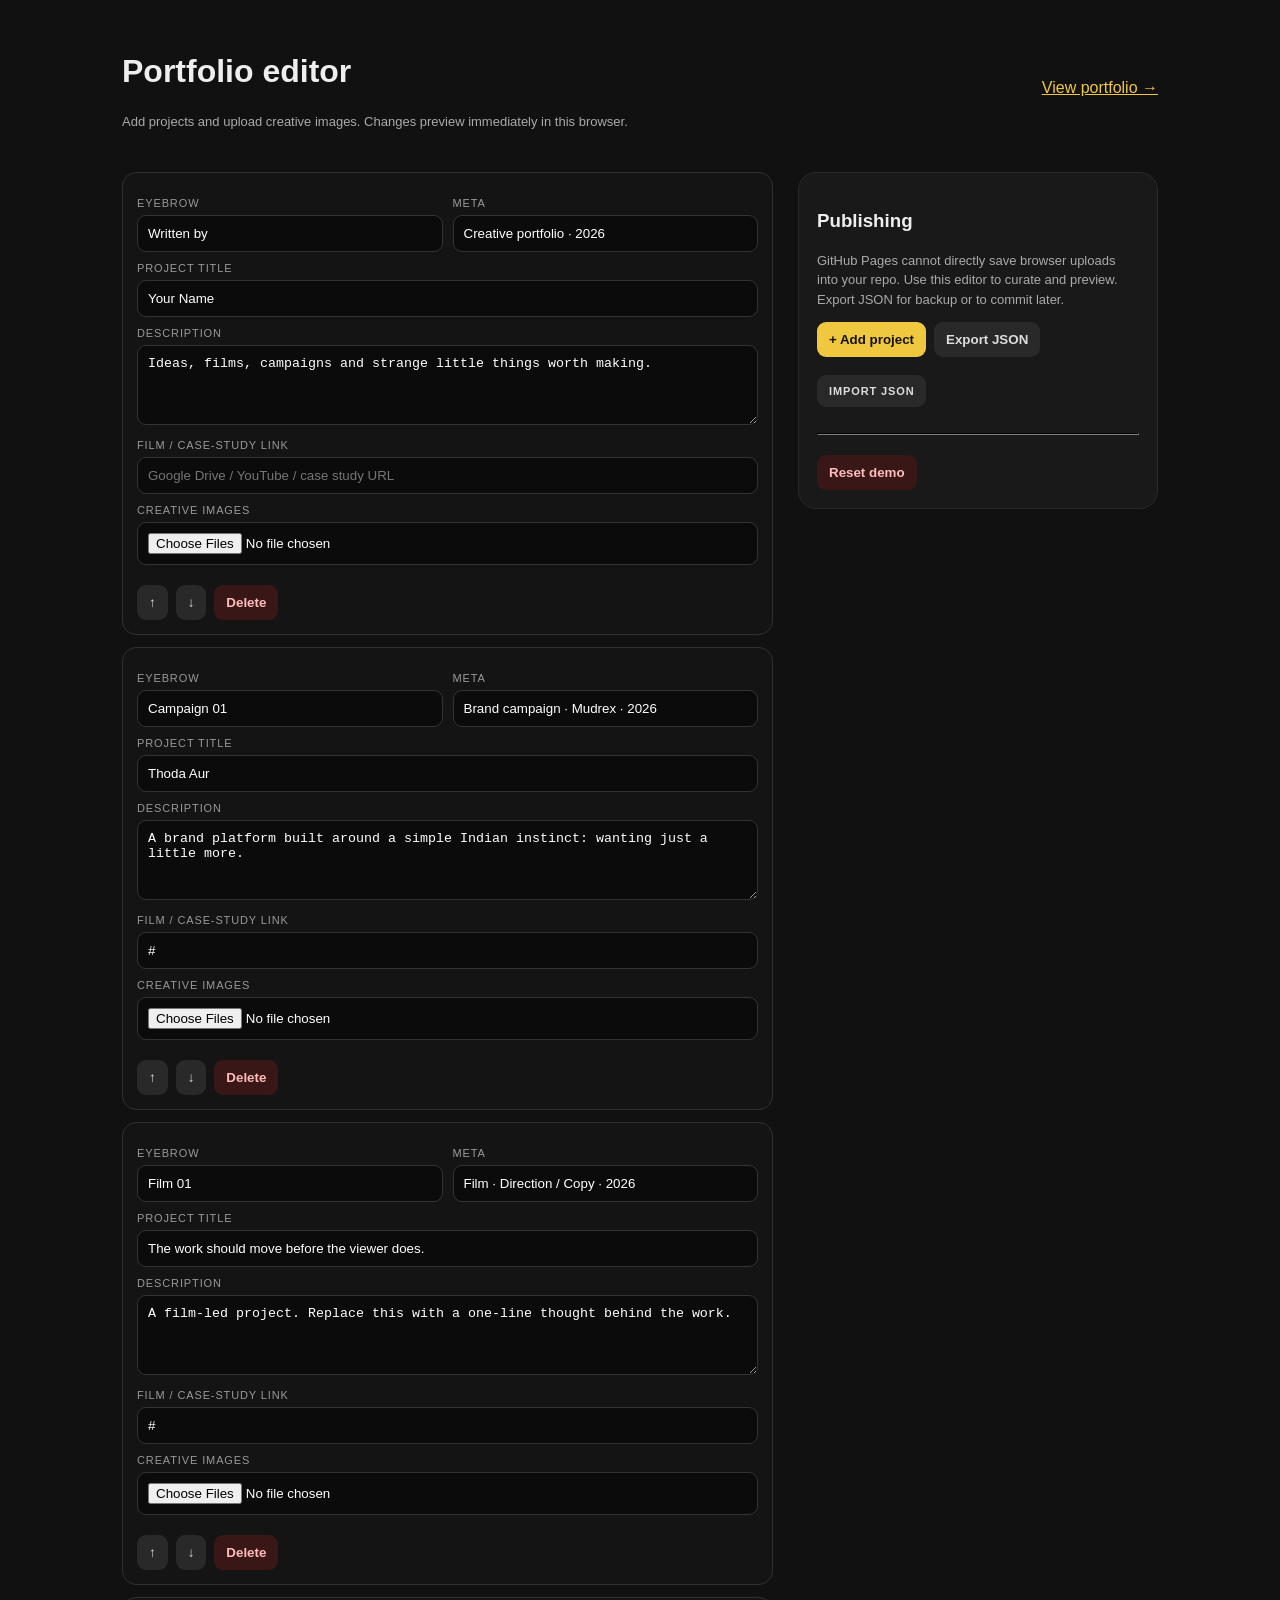
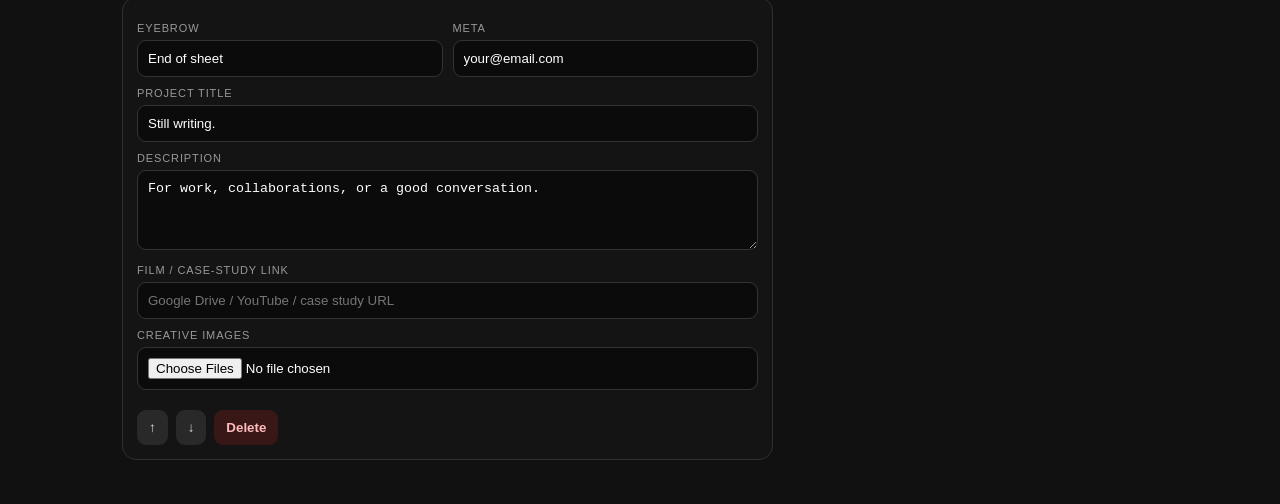
==== admin.html @ 0a1e35d2 "Add files via upload" ====
<!doctype html><html lang="en"><head><meta charset="utf-8"><meta name="viewport" content="width=device-width,initial-scale=1"><title>Edit portfolio</title>
<style>body{margin:0;background:#111;color:#eee;font-family:Inter,Arial,sans-serif}*{box-sizing:border-box}.wrap{max-width:1100px;margin:auto;padding:32px}.top{display:flex;justify-content:space-between;gap:20px;align-items:center}.top a{color:#f0c83f}.grid{display:grid;grid-template-columns:1fr 360px;gap:25px;margin-top:28px}.panel{background:#191919;border:1px solid #292929;border-radius:18px;padding:18px}.card{background:#141414;border:1px solid #303030;border-radius:14px;padding:14px;margin-bottom:12px}.row{display:grid;grid-template-columns:1fr 1fr;gap:10px}label{display:block;font-size:11px;color:#999;margin:10px 0 6px;text-transform:uppercase;letter-spacing:.08em}input,textarea{width:100%;background:#0b0b0b;border:1px solid #333;color:white;border-radius:9px;padding:10px}textarea{min-height:80px;resize:vertical}button,.btn{border:0;border-radius:9px;padding:10px 12px;background:#f0c83f;color:#16120a;font-weight:700;cursor:pointer}.secondary{background:#292929;color:#ddd}.danger{background:#3a1717;color:#ffbcbc}.actions{display:flex;gap:8px;flex-wrap:wrap;margin-top:12px}.thumbs{display:flex;gap:8px;flex-wrap:wrap;margin-top:8px}.thumbs img{width:70px;height:70px;object-fit:cover;border-radius:7px;border:1px solid #444}.note{font-size:13px;line-height:1.5;color:#aaa}.sticky{position:sticky;top:20px;height:max-content}.file{display:none}@media(max-width:850px){.grid{grid-template-columns:1fr}.sticky{position:static}}</style></head><body><div class="wrap"><div class="top"><div><h1>Portfolio editor</h1><p class="note">Add projects and upload creative images. Changes preview immediately in this browser.</p></div><a href="index.html">View portfolio →</a></div><div class="grid"><main id="list"></main><aside class="panel sticky"><h3>Publishing</h3><p class="note">GitHub Pages cannot directly save browser uploads into your repo. Use this editor to curate and preview. Export JSON for backup or to commit later.</p><div class="actions"><button onclick="addProject()">+ Add project</button><button class="secondary" onclick="exportJSON()">Export JSON</button><label class="btn secondary" for="importFile">Import JSON</label><input class="file" id="importFile" type="file" accept="application/json"></div><hr style="border-color:#2b2b2b;margin:20px 0"><button class="danger" onclick="resetAll()">Reset demo</button></aside></div></div>
<script>
const defaults=[{type:'intro',eyebrow:'Written by',title:'Your Name',desc:'Ideas, films, campaigns and strange little things worth making.',meta:'Creative portfolio · 2026'},{eyebrow:'Campaign 01',title:'Thoda Aur',desc:'A brand platform built around a simple Indian instinct: wanting just a little more.',meta:'Brand campaign · Mudrex · 2026',link:'#'},{eyebrow:'Film 01',title:'The work should move before the viewer does.',desc:'A film-led project. Replace this with a one-line thought behind the work.',meta:'Film · Direction / Copy · 2026',link:'#'},{type:'outro',eyebrow:'End of sheet',title:'Still writing.',desc:'For work, collaborations, or a good conversation.',meta:'your@email.com'}];
let data=load();function load(){try{return JSON.parse(localStorage.getItem('twPortfolio'))||structuredClone(defaults)}catch(e){return structuredClone(defaults)}}function save(){localStorage.setItem('twPortfolio',JSON.stringify(data));render()}
function addProject(){data.splice(Math.max(1,data.length-1),0,{eyebrow:'New project',title:'Untitled',desc:'Write the idea behind this work.',meta:'Category · Year',link:'',images:[]});save()}
function field(i,k,v){data[i][k]=v;localStorage.setItem('twPortfolio',JSON.stringify(data))}function del(i){data.splice(i,1);save()}function move(i,d){const j=i+d;if(j<0||j>=data.length)return;[data[i],data[j]]=[data[j],data[i]];save()}
function upload(i,files){const arr=[];[...files].slice(0,6).forEach(f=>{const r=new FileReader();r.onload=e=>{arr.push(e.target.result);if(arr.length===Math.min(files.length,6)){data[i].images=[...(data[i].images||[]),...arr].slice(0,6);save()}};r.readAsDataURL(f)})}
function render(){const el=document.getElementById('list');el.innerHTML='';data.forEach((p,i)=>{const d=document.createElement('section');d.className='card';d.innerHTML=`<div class="row"><div><label>Eyebrow</label><input value="${q(p.eyebrow||'')}" oninput="field(${i},'eyebrow',this.value)"></div><div><label>Meta</label><input value="${q(p.meta||'')}" oninput="field(${i},'meta',this.value)"></div></div><label>Project title</label><input value="${q(p.title||'')}" oninput="field(${i},'title',this.value)"><label>Description</label><textarea oninput="field(${i},'desc',this.value)">${h(p.desc||'')}</textarea><label>Film / case-study link</label><input value="${q(p.link||'')}" placeholder="Google Drive / YouTube / case study URL" oninput="field(${i},'link',this.value)"><label>Creative images</label><input type="file" accept="image/*" multiple onchange="upload(${i},this.files)"><div class="thumbs">${(p.images||[]).map(x=>`<img src="${x}">`).join('')}</div><div class="actions"><button class="secondary" onclick="move(${i},-1)">↑</button><button class="secondary" onclick="move(${i},1)">↓</button><button class="danger" onclick="del(${i})">Delete</button></div>`;el.appendChild(d)})}
function exportJSON(){const b=new Blob([JSON.stringify(data,null,2)],{type:'application/json'}),a=document.createElement('a');a.href=URL.createObjectURL(b);a.download='portfolio-data.json';a.click();URL.revokeObjectURL(a.href)}
document.getElementById('importFile').addEventListener('change',e=>{const f=e.target.files[0];if(!f)return;const r=new FileReader();r.onload=x=>{try{data=JSON.parse(x.target.result);save()}catch{alert('Invalid JSON')}};r.readAsText(f)});function resetAll(){if(confirm('Reset to demo projects?')){data=structuredClone(defaults);save()}}function q(s){return String(s).replace(/&/g,'&amp;').replace(/"/g,'&quot;').replace(/</g,'&lt;')}function h(s){return String(s).replace(/&/g,'&amp;').replace(/</g,'&lt;')}render();
</script></body></html>
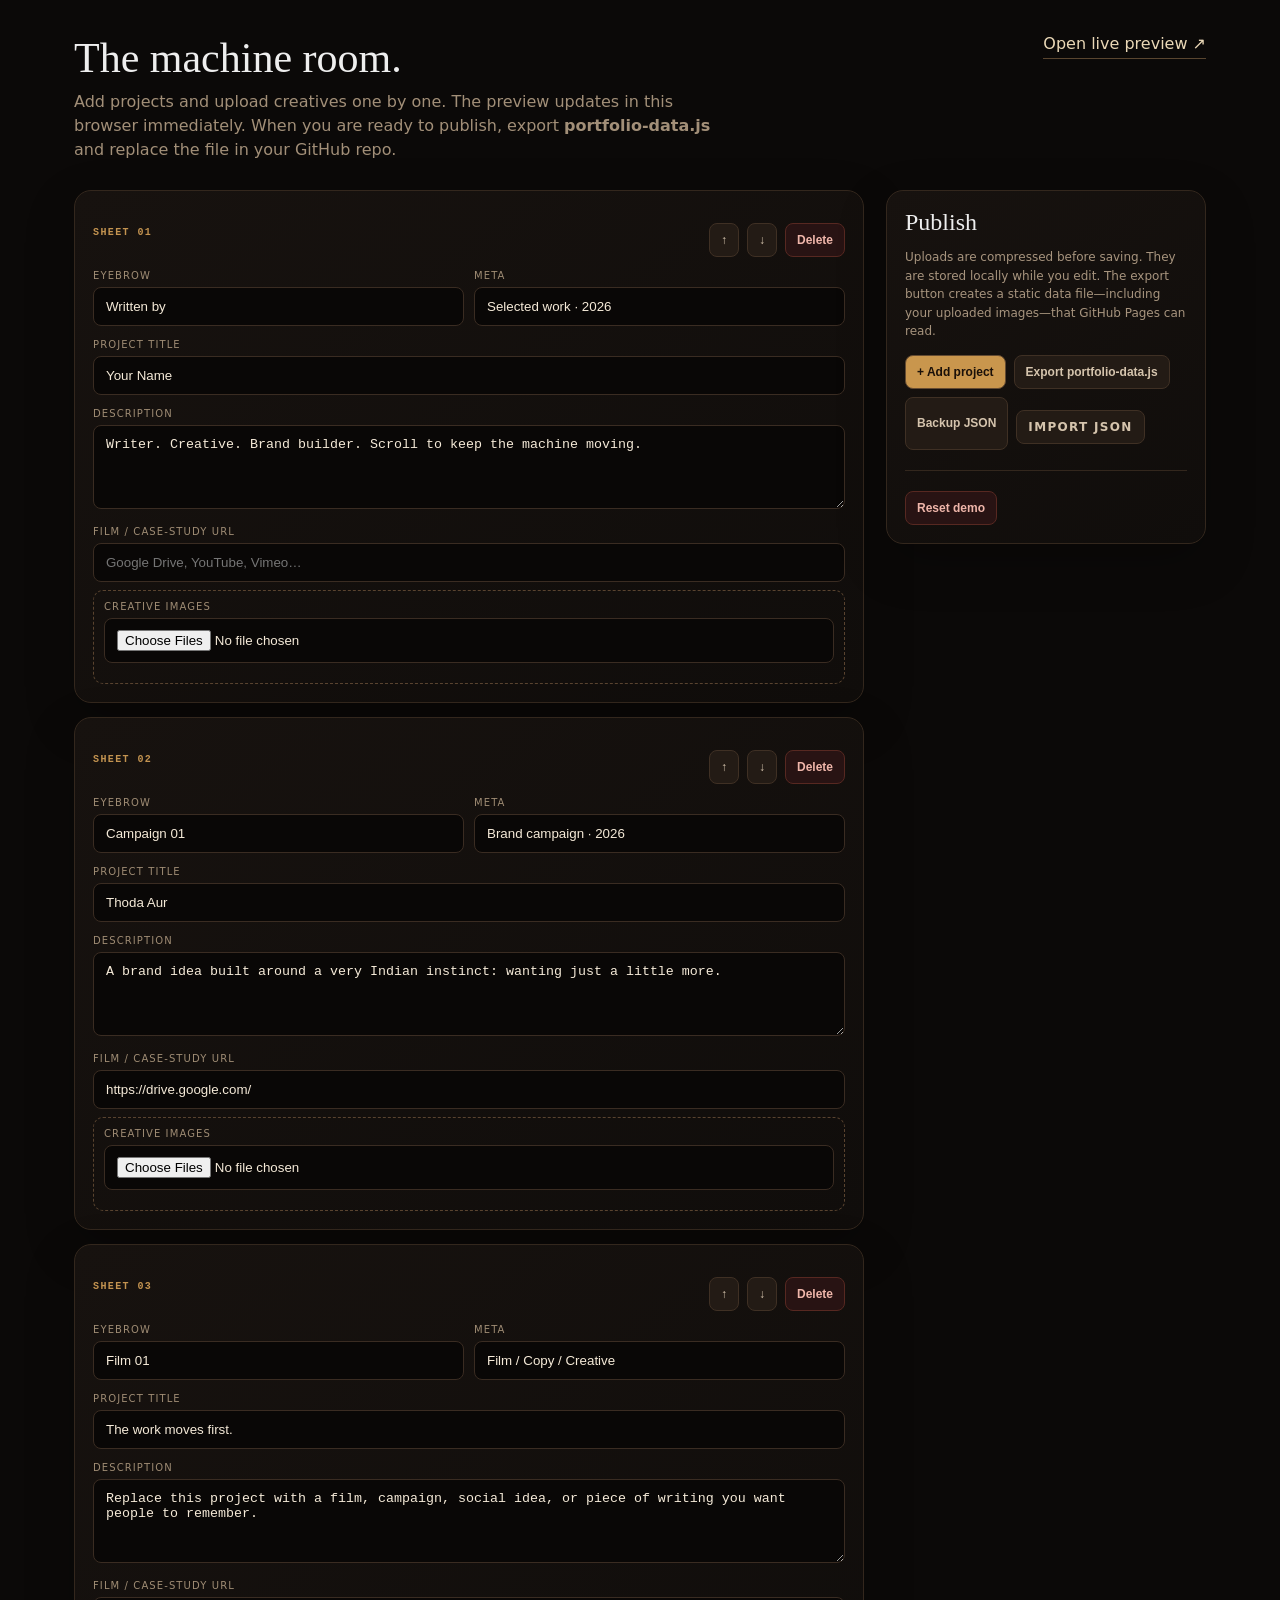
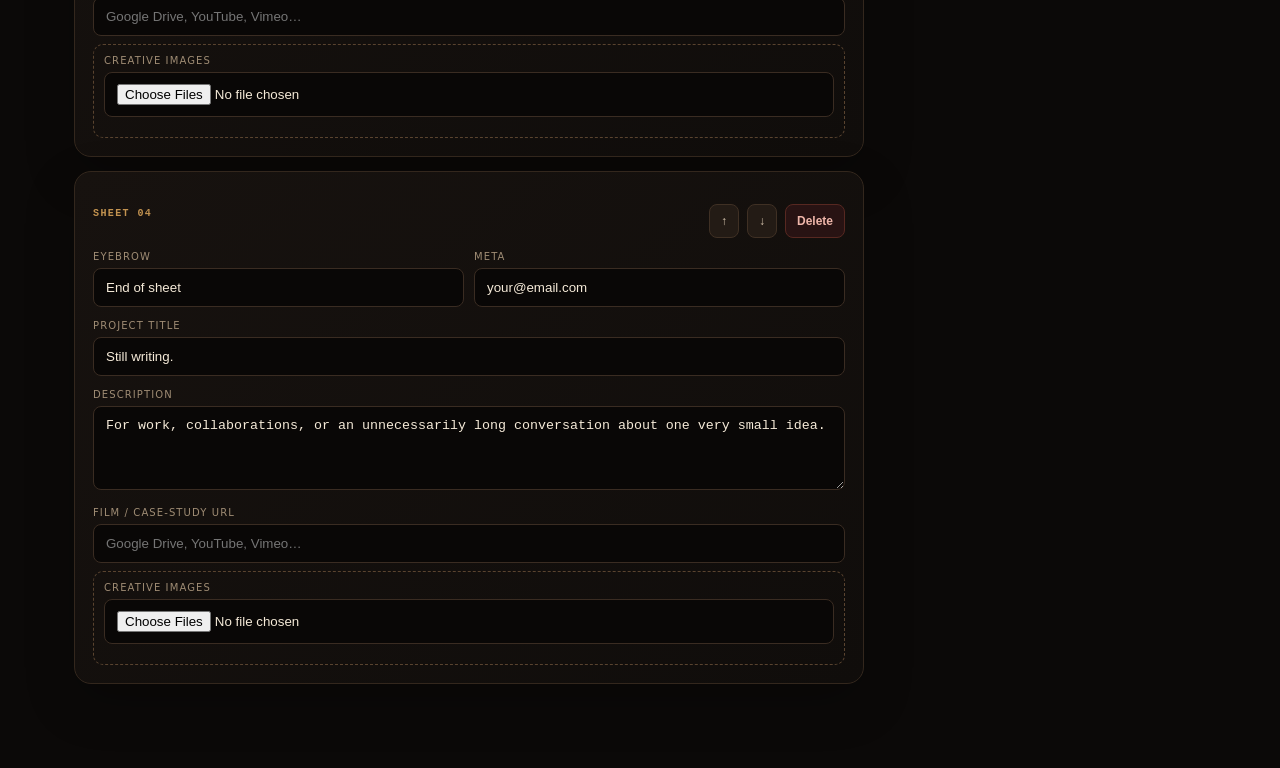
==== commit 55f3922b: "Add files via upload" ====
--- a/admin.html
+++ b/admin.html
@@ -1,12 +1,23 @@
-<!doctype html><html lang="en"><head><meta charset="utf-8"><meta name="viewport" content="width=device-width,initial-scale=1"><title>Edit portfolio</title>
-<style>body{margin:0;background:#111;color:#eee;font-family:Inter,Arial,sans-serif}*{box-sizing:border-box}.wrap{max-width:1100px;margin:auto;padding:32px}.top{display:flex;justify-content:space-between;gap:20px;align-items:center}.top a{color:#f0c83f}.grid{display:grid;grid-template-columns:1fr 360px;gap:25px;margin-top:28px}.panel{background:#191919;border:1px solid #292929;border-radius:18px;padding:18px}.card{background:#141414;border:1px solid #303030;border-radius:14px;padding:14px;margin-bottom:12px}.row{display:grid;grid-template-columns:1fr 1fr;gap:10px}label{display:block;font-size:11px;color:#999;margin:10px 0 6px;text-transform:uppercase;letter-spacing:.08em}input,textarea{width:100%;background:#0b0b0b;border:1px solid #333;color:white;border-radius:9px;padding:10px}textarea{min-height:80px;resize:vertical}button,.btn{border:0;border-radius:9px;padding:10px 12px;background:#f0c83f;color:#16120a;font-weight:700;cursor:pointer}.secondary{background:#292929;color:#ddd}.danger{background:#3a1717;color:#ffbcbc}.actions{display:flex;gap:8px;flex-wrap:wrap;margin-top:12px}.thumbs{display:flex;gap:8px;flex-wrap:wrap;margin-top:8px}.thumbs img{width:70px;height:70px;object-fit:cover;border-radius:7px;border:1px solid #444}.note{font-size:13px;line-height:1.5;color:#aaa}.sticky{position:sticky;top:20px;height:max-content}.file{display:none}@media(max-width:850px){.grid{grid-template-columns:1fr}.sticky{position:static}}</style></head><body><div class="wrap"><div class="top"><div><h1>Portfolio editor</h1><p class="note">Add projects and upload creative images. Changes preview immediately in this browser.</p></div><a href="index.html">View portfolio →</a></div><div class="grid"><main id="list"></main><aside class="panel sticky"><h3>Publishing</h3><p class="note">GitHub Pages cannot directly save browser uploads into your repo. Use this editor to curate and preview. Export JSON for backup or to commit later.</p><div class="actions"><button onclick="addProject()">+ Add project</button><button class="secondary" onclick="exportJSON()">Export JSON</button><label class="btn secondary" for="importFile">Import JSON</label><input class="file" id="importFile" type="file" accept="application/json"></div><hr style="border-color:#2b2b2b;margin:20px 0"><button class="danger" onclick="resetAll()">Reset demo</button></aside></div></div>
-<script>
-const defaults=[{type:'intro',eyebrow:'Written by',title:'Your Name',desc:'Ideas, films, campaigns and strange little things worth making.',meta:'Creative portfolio · 2026'},{eyebrow:'Campaign 01',title:'Thoda Aur',desc:'A brand platform built around a simple Indian instinct: wanting just a little more.',meta:'Brand campaign · Mudrex · 2026',link:'#'},{eyebrow:'Film 01',title:'The work should move before the viewer does.',desc:'A film-led project. Replace this with a one-line thought behind the work.',meta:'Film · Direction / Copy · 2026',link:'#'},{type:'outro',eyebrow:'End of sheet',title:'Still writing.',desc:'For work, collaborations, or a good conversation.',meta:'your@email.com'}];
-let data=load();function load(){try{return JSON.parse(localStorage.getItem('twPortfolio'))||structuredClone(defaults)}catch(e){return structuredClone(defaults)}}function save(){localStorage.setItem('twPortfolio',JSON.stringify(data));render()}
-function addProject(){data.splice(Math.max(1,data.length-1),0,{eyebrow:'New project',title:'Untitled',desc:'Write the idea behind this work.',meta:'Category · Year',link:'',images:[]});save()}
-function field(i,k,v){data[i][k]=v;localStorage.setItem('twPortfolio',JSON.stringify(data))}function del(i){data.splice(i,1);save()}function move(i,d){const j=i+d;if(j<0||j>=data.length)return;[data[i],data[j]]=[data[j],data[i]];save()}
-function upload(i,files){const arr=[];[...files].slice(0,6).forEach(f=>{const r=new FileReader();r.onload=e=>{arr.push(e.target.result);if(arr.length===Math.min(files.length,6)){data[i].images=[...(data[i].images||[]),...arr].slice(0,6);save()}};r.readAsDataURL(f)})}
-function render(){const el=document.getElementById('list');el.innerHTML='';data.forEach((p,i)=>{const d=document.createElement('section');d.className='card';d.innerHTML=`<div class="row"><div><label>Eyebrow</label><input value="${q(p.eyebrow||'')}" oninput="field(${i},'eyebrow',this.value)"></div><div><label>Meta</label><input value="${q(p.meta||'')}" oninput="field(${i},'meta',this.value)"></div></div><label>Project title</label><input value="${q(p.title||'')}" oninput="field(${i},'title',this.value)"><label>Description</label><textarea oninput="field(${i},'desc',this.value)">${h(p.desc||'')}</textarea><label>Film / case-study link</label><input value="${q(p.link||'')}" placeholder="Google Drive / YouTube / case study URL" oninput="field(${i},'link',this.value)"><label>Creative images</label><input type="file" accept="image/*" multiple onchange="upload(${i},this.files)"><div class="thumbs">${(p.images||[]).map(x=>`<img src="${x}">`).join('')}</div><div class="actions"><button class="secondary" onclick="move(${i},-1)">↑</button><button class="secondary" onclick="move(${i},1)">↓</button><button class="danger" onclick="del(${i})">Delete</button></div>`;el.appendChild(d)})}
-function exportJSON(){const b=new Blob([JSON.stringify(data,null,2)],{type:'application/json'}),a=document.createElement('a');a.href=URL.createObjectURL(b);a.download='portfolio-data.json';a.click();URL.revokeObjectURL(a.href)}
-document.getElementById('importFile').addEventListener('change',e=>{const f=e.target.files[0];if(!f)return;const r=new FileReader();r.onload=x=>{try{data=JSON.parse(x.target.result);save()}catch{alert('Invalid JSON')}};r.readAsText(f)});function resetAll(){if(confirm('Reset to demo projects?')){data=structuredClone(defaults);save()}}function q(s){return String(s).replace(/&/g,'&amp;').replace(/"/g,'&quot;').replace(/</g,'&lt;')}function h(s){return String(s).replace(/&/g,'&amp;').replace(/</g,'&lt;')}render();
+<!doctype html><html lang="en"><head><meta charset="utf-8"><meta name="viewport" content="width=device-width,initial-scale=1"><title>Portfolio editor</title>
+<style>
+:root{--bg:#0b0908;--panel:#15110e;--line:#33271d;--cream:#ead8b7;--gold:#c39350;--muted:#a28f78}*{box-sizing:border-box}body{margin:0;background:var(--bg);color:#eee;font-family:ui-sans-serif,system-ui,-apple-system,Segoe UI,sans-serif}.wrap{max-width:1180px;margin:auto;padding:34px 24px 70px}.top{display:flex;justify-content:space-between;align-items:flex-start;gap:24px;margin-bottom:28px}.top h1{font-family:Georgia,serif;font-weight:500;font-size:42px;margin:0 0 8px}.top p{color:var(--muted);max-width:650px;line-height:1.5;margin:0}.top a{color:var(--cream);text-decoration:none;border-bottom:1px solid #59452f;padding-bottom:5px}.grid{display:grid;grid-template-columns:minmax(0,1fr) 320px;gap:22px}.card,.side{background:linear-gradient(145deg,#17120f,#100d0b);border:1px solid var(--line);border-radius:17px;padding:18px;box-shadow:0 18px 50px rgba(0,0,0,.22)}.card{margin-bottom:14px}.head{display:flex;align-items:center;justify-content:space-between;gap:10px}.num{font:600 10px/1 ui-monospace,monospace;letter-spacing:.14em;color:var(--gold)}label{display:block;margin:13px 0 6px;font-size:10px;letter-spacing:.11em;text-transform:uppercase;color:#9f8c74}input,textarea{width:100%;padding:11px 12px;border-radius:8px;border:1px solid #3a2c22;background:#090706;color:#f5ead8;outline:none}input:focus,textarea:focus{border-color:#8c6537}textarea{min-height:84px;resize:vertical}.row{display:grid;grid-template-columns:1fr 1fr;gap:10px}.actions{display:flex;gap:8px;flex-wrap:wrap;margin-top:14px}button,.btn{appearance:none;border:1px solid #654b31;border-radius:8px;background:#c9964d;color:#1a1009;padding:9px 11px;font-weight:700;font-size:12px;cursor:pointer;text-decoration:none}.secondary{background:#231b15;color:#d5c4ad;border-color:#3f3024}.danger{background:#281313;color:#efb6aa;border-color:#572821}.side{position:sticky;top:20px;height:max-content}.side h3{font-family:Georgia,serif;font-size:24px;font-weight:500;margin:0 0 10px}.note{color:#a7947e;font-size:12px;line-height:1.55}.upload{border:1px dashed #59432f;border-radius:10px;padding:10px;margin-top:8px}.thumbs{display:flex;gap:8px;flex-wrap:wrap;margin-top:10px}.thumb{position:relative}.thumb img{width:76px;height:76px;object-fit:cover;border-radius:7px;border:1px solid #4b3829}.thumb button{position:absolute;right:-5px;top:-5px;width:20px;height:20px;padding:0;border-radius:50%;font-size:12px}.file{display:none}.status{margin-top:12px;font-size:11px;color:#cfb894}@media(max-width:860px){.grid{grid-template-columns:1fr}.side{position:static}.top{flex-direction:column}.top h1{font-size:34px}.row{grid-template-columns:1fr}}
+</style></head><body><div class="wrap"><div class="top"><div><h1>The machine room.</h1><p>Add projects and upload creatives one by one. The preview updates in this browser immediately. When you are ready to publish, export <b>portfolio-data.js</b> and replace the file in your GitHub repo.</p></div><a href="index.html" target="_blank">Open live preview ↗</a></div><div class="grid"><main id="list"></main><aside class="side"><h3>Publish</h3><p class="note">Uploads are compressed before saving. They are stored locally while you edit. The export button creates a static data file—including your uploaded images—that GitHub Pages can read.</p><div class="actions"><button onclick="addProject()">+ Add project</button><button class="secondary" onclick="exportPublish()">Export portfolio-data.js</button><button class="secondary" onclick="exportJSON()">Backup JSON</button><label class="btn secondary" for="importFile">Import JSON</label><input class="file" id="importFile" type="file" accept="application/json"></div><div class="status" id="status"></div><hr style="border:0;border-top:1px solid #33271d;margin:20px 0"><button class="danger" onclick="resetAll()">Reset demo</button></aside></div></div>
+<script src="portfolio-data.js"></script><script>
+const defaults=window.PORTFOLIO_DEFAULTS||[];let data=load();
+function load(){try{return JSON.parse(localStorage.getItem('twPortfolioV2'))||structuredClone(defaults)}catch{return structuredClone(defaults)}}
+function persist(renderToo=true){try{localStorage.setItem('twPortfolioV2',JSON.stringify(data));document.getElementById('status').textContent='Saved locally · '+new Date().toLocaleTimeString();}catch(e){alert('Browser storage is full. Export your data, then remove a few large images.')}if(renderToo)render()}
+function esc(s){return String(s??'').replace(/&/g,'&amp;').replace(/</g,'&lt;').replace(/"/g,'&quot;')}
+function addProject(){data.splice(Math.max(1,data.length-1),0,{eyebrow:'New project',title:'Untitled',desc:'Write the thought behind this work.',meta:'Category · Year',link:'',images:[]});persist()}
+function field(i,k,v){data[i][k]=v;persist(false)}
+function del(i){if(confirm('Delete this project?')){data.splice(i,1);persist()}}
+function move(i,d){const j=i+d;if(j<0||j>=data.length)return;[data[i],data[j]]=[data[j],data[i]];persist()}
+function removeImage(i,j){data[i].images.splice(j,1);persist()}
+async function compress(file){return new Promise((resolve,reject)=>{const im=new Image();const r=new FileReader();r.onload=e=>im.src=e.target.result;r.onerror=reject;im.onload=()=>{const max=1500,scale=Math.min(1,max/Math.max(im.naturalWidth,im.naturalHeight));const c=document.createElement('canvas');c.width=Math.round(im.naturalWidth*scale);c.height=Math.round(im.naturalHeight*scale);c.getContext('2d').drawImage(im,0,0,c.width,c.height);resolve(c.toDataURL('image/jpeg',.82))};r.readAsDataURL(file)})}
+async function upload(i,files){for(const f of [...files]){if(!f.type.startsWith('image/'))continue;data[i].images=data[i].images||[];data[i].images.push(await compress(f));persist(false)}render()}
+function render(){const list=document.getElementById('list');list.innerHTML='';data.forEach((p,i)=>{const el=document.createElement('section');el.className='card';el.innerHTML=`<div class="head"><span class="num">SHEET ${String(i+1).padStart(2,'0')}</span><div class="actions"><button class="secondary" onclick="move(${i},-1)">↑</button><button class="secondary" onclick="move(${i},1)">↓</button><button class="danger" onclick="del(${i})">Delete</button></div></div><div class="row"><div><label>Eyebrow</label><input value="${esc(p.eyebrow)}" oninput="field(${i},'eyebrow',this.value)"></div><div><label>Meta</label><input value="${esc(p.meta)}" oninput="field(${i},'meta',this.value)"></div></div><label>Project title</label><input value="${esc(p.title)}" oninput="field(${i},'title',this.value)"><label>Description</label><textarea oninput="field(${i},'desc',this.value)">${esc(p.desc)}</textarea><label>Film / case-study URL</label><input value="${esc(p.link)}" placeholder="Google Drive, YouTube, Vimeo…" oninput="field(${i},'link',this.value)"><div class="upload"><label style="margin-top:0">Creative images</label><input type="file" accept="image/*" multiple onchange="upload(${i},this.files)"><div class="thumbs">${(p.images||[]).map((src,j)=>`<span class="thumb"><img src="${src}"><button class="danger" onclick="removeImage(${i},${j})">×</button></span>`).join('')}</div></div>`;list.appendChild(el)})}
+function exportPublish(){const js='window.PORTFOLIO_DEFAULTS = '+JSON.stringify(data,null,2)+';\n';download(new Blob([js],{type:'application/javascript'}),'portfolio-data.js')}
+function exportJSON(){download(new Blob([JSON.stringify(data,null,2)],{type:'application/json'}),'portfolio-backup.json')}
+function download(blob,name){const a=document.createElement('a');a.href=URL.createObjectURL(blob);a.download=name;a.click();setTimeout(()=>URL.revokeObjectURL(a.href),1000)}
+document.getElementById('importFile').addEventListener('change',e=>{const f=e.target.files[0];if(!f)return;const r=new FileReader();r.onload=()=>{try{data=JSON.parse(r.result);persist()}catch{alert('Invalid JSON')}};r.readAsText(f)});
+function resetAll(){if(confirm('Reset to the demo portfolio?')){data=structuredClone(defaults);persist()}}render();
 </script></body></html>
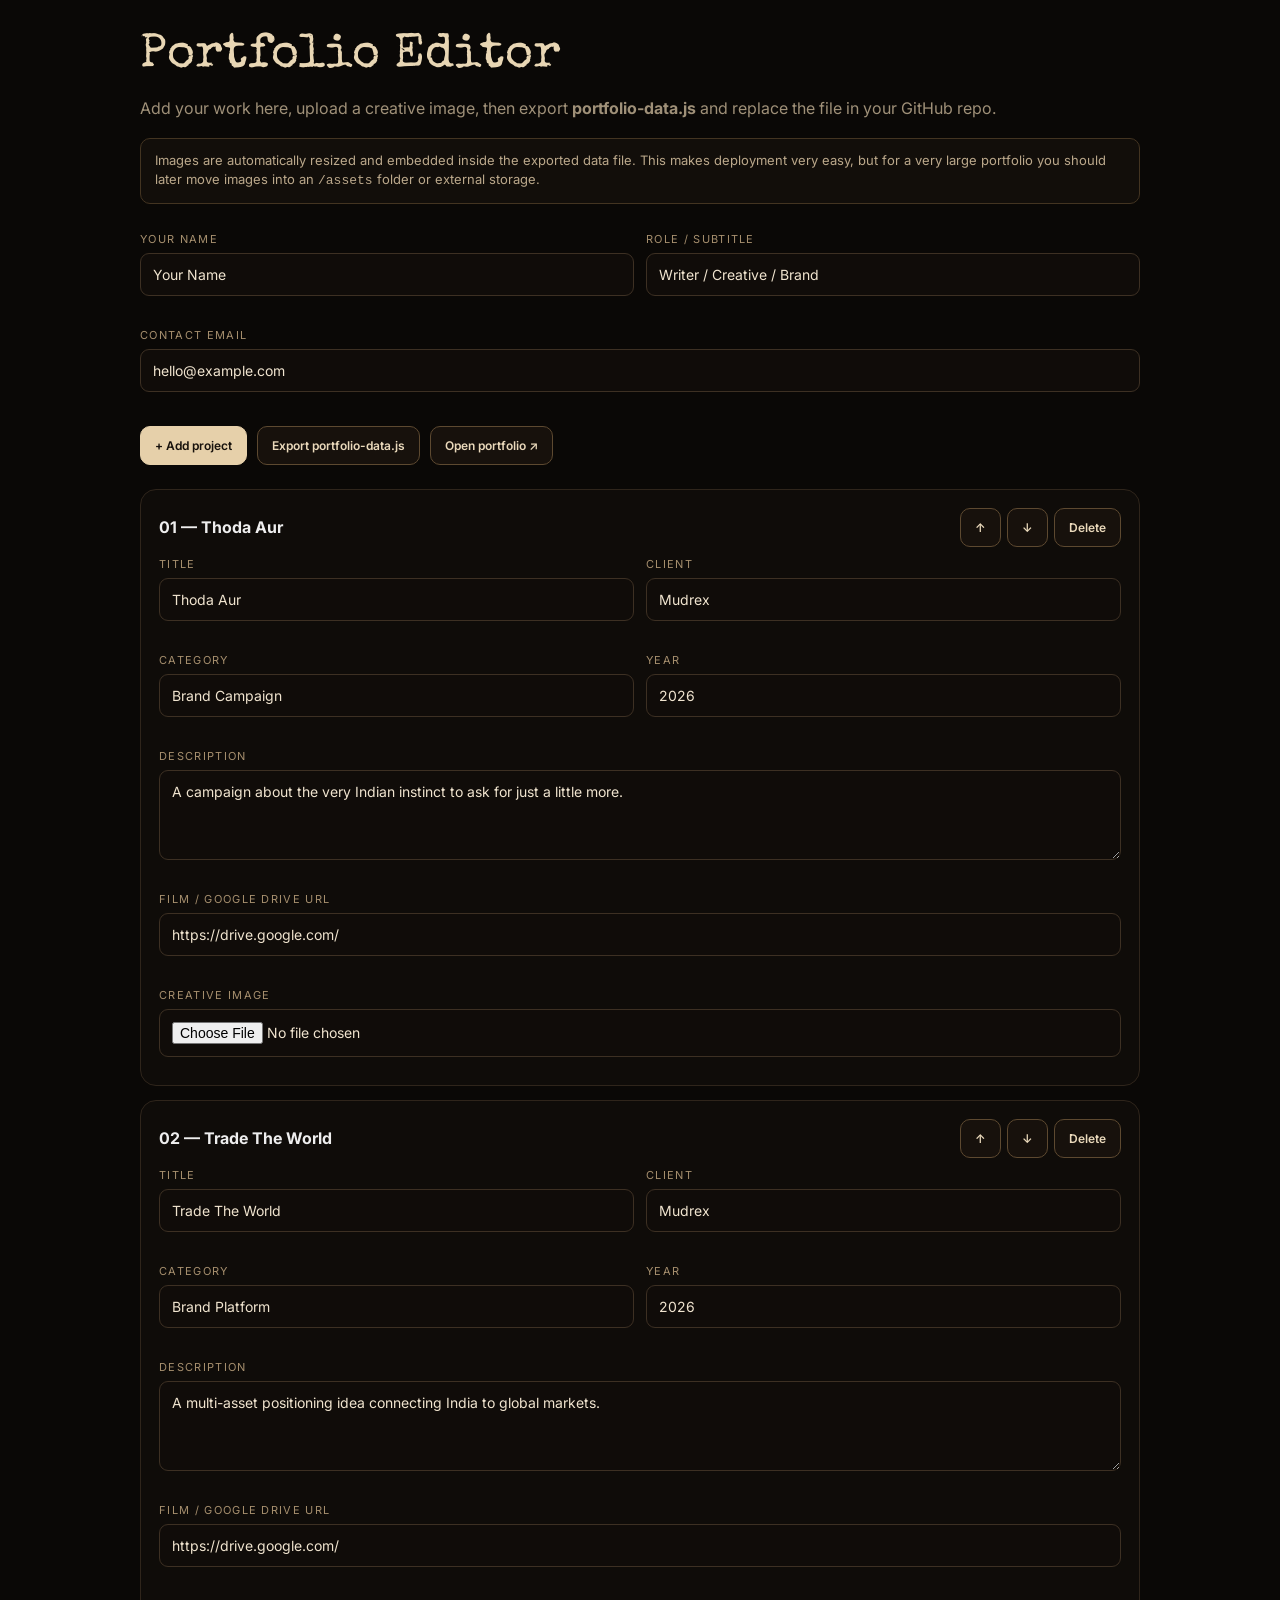
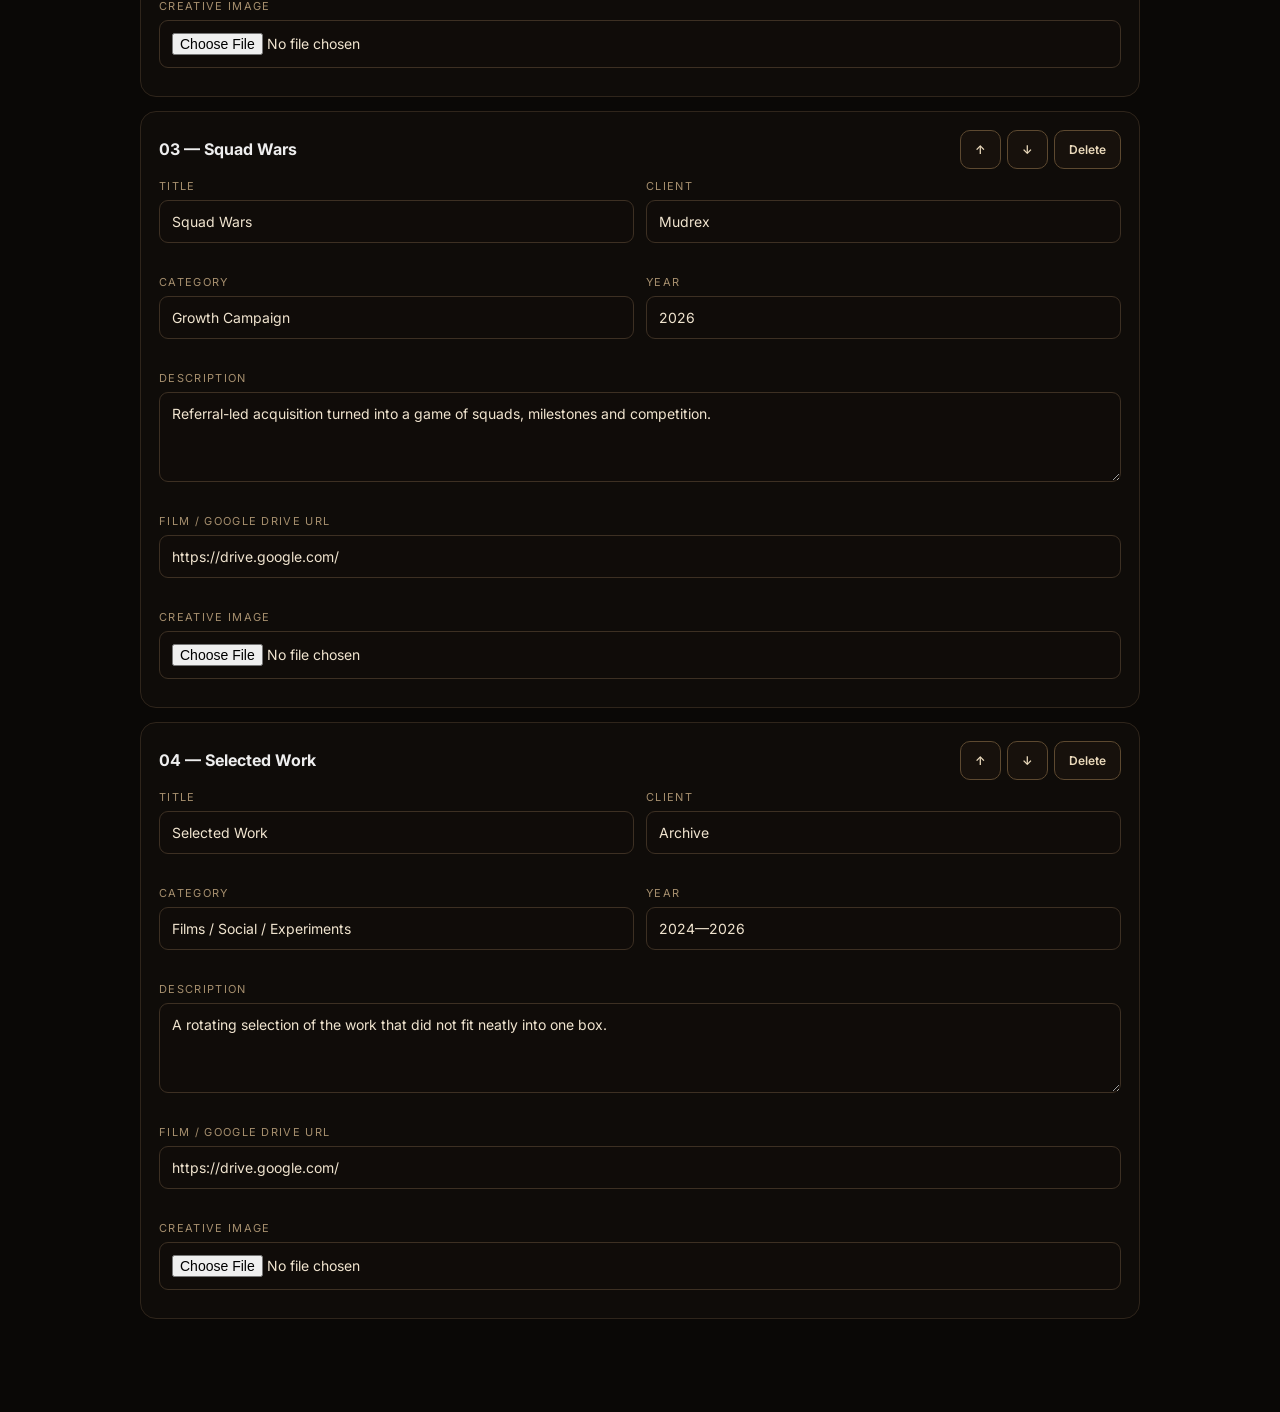
==== commit fad7dbca: "Add files via upload" ====
--- a/admin.html
+++ b/admin.html
@@ -1,23 +1,13 @@
-<!doctype html><html lang="en"><head><meta charset="utf-8"><meta name="viewport" content="width=device-width,initial-scale=1"><title>Portfolio editor</title>
-<style>
-:root{--bg:#0b0908;--panel:#15110e;--line:#33271d;--cream:#ead8b7;--gold:#c39350;--muted:#a28f78}*{box-sizing:border-box}body{margin:0;background:var(--bg);color:#eee;font-family:ui-sans-serif,system-ui,-apple-system,Segoe UI,sans-serif}.wrap{max-width:1180px;margin:auto;padding:34px 24px 70px}.top{display:flex;justify-content:space-between;align-items:flex-start;gap:24px;margin-bottom:28px}.top h1{font-family:Georgia,serif;font-weight:500;font-size:42px;margin:0 0 8px}.top p{color:var(--muted);max-width:650px;line-height:1.5;margin:0}.top a{color:var(--cream);text-decoration:none;border-bottom:1px solid #59452f;padding-bottom:5px}.grid{display:grid;grid-template-columns:minmax(0,1fr) 320px;gap:22px}.card,.side{background:linear-gradient(145deg,#17120f,#100d0b);border:1px solid var(--line);border-radius:17px;padding:18px;box-shadow:0 18px 50px rgba(0,0,0,.22)}.card{margin-bottom:14px}.head{display:flex;align-items:center;justify-content:space-between;gap:10px}.num{font:600 10px/1 ui-monospace,monospace;letter-spacing:.14em;color:var(--gold)}label{display:block;margin:13px 0 6px;font-size:10px;letter-spacing:.11em;text-transform:uppercase;color:#9f8c74}input,textarea{width:100%;padding:11px 12px;border-radius:8px;border:1px solid #3a2c22;background:#090706;color:#f5ead8;outline:none}input:focus,textarea:focus{border-color:#8c6537}textarea{min-height:84px;resize:vertical}.row{display:grid;grid-template-columns:1fr 1fr;gap:10px}.actions{display:flex;gap:8px;flex-wrap:wrap;margin-top:14px}button,.btn{appearance:none;border:1px solid #654b31;border-radius:8px;background:#c9964d;color:#1a1009;padding:9px 11px;font-weight:700;font-size:12px;cursor:pointer;text-decoration:none}.secondary{background:#231b15;color:#d5c4ad;border-color:#3f3024}.danger{background:#281313;color:#efb6aa;border-color:#572821}.side{position:sticky;top:20px;height:max-content}.side h3{font-family:Georgia,serif;font-size:24px;font-weight:500;margin:0 0 10px}.note{color:#a7947e;font-size:12px;line-height:1.55}.upload{border:1px dashed #59432f;border-radius:10px;padding:10px;margin-top:8px}.thumbs{display:flex;gap:8px;flex-wrap:wrap;margin-top:10px}.thumb{position:relative}.thumb img{width:76px;height:76px;object-fit:cover;border-radius:7px;border:1px solid #4b3829}.thumb button{position:absolute;right:-5px;top:-5px;width:20px;height:20px;padding:0;border-radius:50%;font-size:12px}.file{display:none}.status{margin-top:12px;font-size:11px;color:#cfb894}@media(max-width:860px){.grid{grid-template-columns:1fr}.side{position:static}.top{flex-direction:column}.top h1{font-size:34px}.row{grid-template-columns:1fr}}
-</style></head><body><div class="wrap"><div class="top"><div><h1>The machine room.</h1><p>Add projects and upload creatives one by one. The preview updates in this browser immediately. When you are ready to publish, export <b>portfolio-data.js</b> and replace the file in your GitHub repo.</p></div><a href="index.html" target="_blank">Open live preview ↗</a></div><div class="grid"><main id="list"></main><aside class="side"><h3>Publish</h3><p class="note">Uploads are compressed before saving. They are stored locally while you edit. The export button creates a static data file—including your uploaded images—that GitHub Pages can read.</p><div class="actions"><button onclick="addProject()">+ Add project</button><button class="secondary" onclick="exportPublish()">Export portfolio-data.js</button><button class="secondary" onclick="exportJSON()">Backup JSON</button><label class="btn secondary" for="importFile">Import JSON</label><input class="file" id="importFile" type="file" accept="application/json"></div><div class="status" id="status"></div><hr style="border:0;border-top:1px solid #33271d;margin:20px 0"><button class="danger" onclick="resetAll()">Reset demo</button></aside></div></div>
-<script src="portfolio-data.js"></script><script>
-const defaults=window.PORTFOLIO_DEFAULTS||[];let data=load();
-function load(){try{return JSON.parse(localStorage.getItem('twPortfolioV2'))||structuredClone(defaults)}catch{return structuredClone(defaults)}}
-function persist(renderToo=true){try{localStorage.setItem('twPortfolioV2',JSON.stringify(data));document.getElementById('status').textContent='Saved locally · '+new Date().toLocaleTimeString();}catch(e){alert('Browser storage is full. Export your data, then remove a few large images.')}if(renderToo)render()}
-function esc(s){return String(s??'').replace(/&/g,'&amp;').replace(/</g,'&lt;').replace(/"/g,'&quot;')}
-function addProject(){data.splice(Math.max(1,data.length-1),0,{eyebrow:'New project',title:'Untitled',desc:'Write the thought behind this work.',meta:'Category · Year',link:'',images:[]});persist()}
-function field(i,k,v){data[i][k]=v;persist(false)}
-function del(i){if(confirm('Delete this project?')){data.splice(i,1);persist()}}
-function move(i,d){const j=i+d;if(j<0||j>=data.length)return;[data[i],data[j]]=[data[j],data[i]];persist()}
-function removeImage(i,j){data[i].images.splice(j,1);persist()}
-async function compress(file){return new Promise((resolve,reject)=>{const im=new Image();const r=new FileReader();r.onload=e=>im.src=e.target.result;r.onerror=reject;im.onload=()=>{const max=1500,scale=Math.min(1,max/Math.max(im.naturalWidth,im.naturalHeight));const c=document.createElement('canvas');c.width=Math.round(im.naturalWidth*scale);c.height=Math.round(im.naturalHeight*scale);c.getContext('2d').drawImage(im,0,0,c.width,c.height);resolve(c.toDataURL('image/jpeg',.82))};r.readAsDataURL(file)})}
-async function upload(i,files){for(const f of [...files]){if(!f.type.startsWith('image/'))continue;data[i].images=data[i].images||[];data[i].images.push(await compress(f));persist(false)}render()}
-function render(){const list=document.getElementById('list');list.innerHTML='';data.forEach((p,i)=>{const el=document.createElement('section');el.className='card';el.innerHTML=`<div class="head"><span class="num">SHEET ${String(i+1).padStart(2,'0')}</span><div class="actions"><button class="secondary" onclick="move(${i},-1)">↑</button><button class="secondary" onclick="move(${i},1)">↓</button><button class="danger" onclick="del(${i})">Delete</button></div></div><div class="row"><div><label>Eyebrow</label><input value="${esc(p.eyebrow)}" oninput="field(${i},'eyebrow',this.value)"></div><div><label>Meta</label><input value="${esc(p.meta)}" oninput="field(${i},'meta',this.value)"></div></div><label>Project title</label><input value="${esc(p.title)}" oninput="field(${i},'title',this.value)"><label>Description</label><textarea oninput="field(${i},'desc',this.value)">${esc(p.desc)}</textarea><label>Film / case-study URL</label><input value="${esc(p.link)}" placeholder="Google Drive, YouTube, Vimeo…" oninput="field(${i},'link',this.value)"><div class="upload"><label style="margin-top:0">Creative images</label><input type="file" accept="image/*" multiple onchange="upload(${i},this.files)"><div class="thumbs">${(p.images||[]).map((src,j)=>`<span class="thumb"><img src="${src}"><button class="danger" onclick="removeImage(${i},${j})">×</button></span>`).join('')}</div></div>`;list.appendChild(el)})}
-function exportPublish(){const js='window.PORTFOLIO_DEFAULTS = '+JSON.stringify(data,null,2)+';\n';download(new Blob([js],{type:'application/javascript'}),'portfolio-data.js')}
-function exportJSON(){download(new Blob([JSON.stringify(data,null,2)],{type:'application/json'}),'portfolio-backup.json')}
-function download(blob,name){const a=document.createElement('a');a.href=URL.createObjectURL(blob);a.download=name;a.click();setTimeout(()=>URL.revokeObjectURL(a.href),1000)}
-document.getElementById('importFile').addEventListener('change',e=>{const f=e.target.files[0];if(!f)return;const r=new FileReader();r.onload=()=>{try{data=JSON.parse(r.result);persist()}catch{alert('Invalid JSON')}};r.readAsText(f)});
-function resetAll(){if(confirm('Reset to the demo portfolio?')){data=structuredClone(defaults);persist()}}render();
-</script></body></html>
+<!doctype html><html lang="en"><head><meta charset="utf-8"><meta name="viewport" content="width=device-width,initial-scale=1"><title>Portfolio Editor</title><link rel="preconnect" href="https://fonts.googleapis.com"><link rel="preconnect" href="https://fonts.gstatic.com" crossorigin><link href="https://fonts.googleapis.com/css2?family=Inter:wght@400;500;600&family=Special+Elite&display=swap" rel="stylesheet"><style>
+*{box-sizing:border-box}body{margin:0;background:#0a0806;color:#eee;font-family:Inter,system-ui,sans-serif}.wrap{max-width:1040px;margin:auto;padding:32px 20px 80px}h1{font:48px/1 "Special Elite",monospace;margin:0 0 8px;color:#e8d6b4}.muted{color:#9f9078;line-height:1.6}.toolbar{display:flex;gap:10px;flex-wrap:wrap;margin:24px 0}button,.btn{border:1px solid #5d4930;background:#17110c;color:#ead9bb;padding:11px 14px;border-radius:10px;cursor:pointer;text-decoration:none;font:600 12px Inter}.primary{background:#e6d0aa;color:#17110c;border-color:#e6d0aa}.grid{display:grid;grid-template-columns:1fr 1fr;gap:12px}.field{display:flex;flex-direction:column;gap:7px;margin:10px 0}.field.full{grid-column:1/-1}label{font-size:11px;letter-spacing:.12em;color:#a68f6e}input,textarea{width:100%;background:#100c09;border:1px solid #3d3023;border-radius:9px;color:#f0e4cf;padding:12px;font:14px Inter}textarea{min-height:90px;resize:vertical}.card{background:#0f0c09;border:1px solid #2f251b;border-radius:16px;padding:18px;margin:14px 0}.card-head{display:flex;justify-content:space-between;align-items:center;gap:10px}.card h3{margin:0;font-size:16px}.actions{display:flex;gap:6px}.thumb{margin-top:10px;max-width:220px;max-height:140px;border:1px solid #3a2c20;border-radius:8px}.note{padding:12px 14px;border:1px solid #433421;background:#120e0a;border-radius:10px;color:#bba88b;font-size:13px;line-height:1.5}@media(max-width:700px){.grid{grid-template-columns:1fr}.field.full{grid-column:auto}}
+</style></head><body><div class="wrap"><h1>Portfolio Editor</h1><p class="muted">Add your work here, upload a creative image, then export <b>portfolio-data.js</b> and replace the file in your GitHub repo.</p><div class="note">Images are automatically resized and embedded inside the exported data file. This makes deployment very easy, but for a very large portfolio you should later move images into an <code>/assets</code> folder or external storage.</div><div class="grid" style="margin-top:18px"><div class="field"><label>YOUR NAME</label><input id="owner"></div><div class="field"><label>ROLE / SUBTITLE</label><input id="subtitle"></div><div class="field full"><label>CONTACT EMAIL</label><input id="contact" type="email"></div></div><div class="toolbar"><button class="primary" id="add">+ Add project</button><button id="export">Export portfolio-data.js</button><a class="btn" href="index.html">Open portfolio ↗</a></div><div id="projects"></div></div><script src="portfolio-data.js"></script><script>
+let data=structuredClone(window.PORTFOLIO_DATA||{owner:'',subtitle:'',contact:'',projects:[]});const qs=s=>document.querySelector(s);qs('#owner').value=data.owner||'';qs('#subtitle').value=data.subtitle||'';qs('#contact').value=data.contact||'';
+function esc(s=''){return s.replace(/[&<>\"]/g,m=>({'&':'&amp;','<':'&lt;','>':'&gt;','"':'&quot;'}[m]))}
+function render(){const root=qs('#projects');root.innerHTML='';data.projects.forEach((p,i)=>{const c=document.createElement('div');c.className='card';c.innerHTML=`<div class="card-head"><h3>${String(i+1).padStart(2,'0')} — ${esc(p.title||'Untitled')}</h3><div class="actions"><button data-up="${i}">↑</button><button data-down="${i}">↓</button><button data-del="${i}">Delete</button></div></div><div class="grid"><div class="field"><label>TITLE</label><input data-k="title" data-i="${i}" value="${esc(p.title||'')}"></div><div class="field"><label>CLIENT</label><input data-k="client" data-i="${i}" value="${esc(p.client||'')}"></div><div class="field"><label>CATEGORY</label><input data-k="category" data-i="${i}" value="${esc(p.category||'')}"></div><div class="field"><label>YEAR</label><input data-k="year" data-i="${i}" value="${esc(p.year||'')}"></div><div class="field full"><label>DESCRIPTION</label><textarea data-k="description" data-i="${i}">${esc(p.description||'')}</textarea></div><div class="field full"><label>FILM / GOOGLE DRIVE URL</label><input data-k="playUrl" data-i="${i}" value="${esc(p.playUrl||'')}"></div><div class="field full"><label>CREATIVE IMAGE</label><input type="file" accept="image/*" data-file="${i}">${p.image?`<img class="thumb" src="${p.image}">`:''}</div></div>`;root.appendChild(c)});root.querySelectorAll('[data-k]').forEach(el=>el.oninput=()=>{data.projects[+el.dataset.i][el.dataset.k]=el.value;save()});root.querySelectorAll('[data-file]').forEach(el=>el.onchange=async()=>{const f=el.files[0];if(!f)return;data.projects[+el.dataset.file].image=await resizeImage(f,1600,.84);save();render()});root.querySelectorAll('[data-del]').forEach(b=>b.onclick=()=>{data.projects.splice(+b.dataset.del,1);save();render()});root.querySelectorAll('[data-up]').forEach(b=>b.onclick=()=>move(+b.dataset.up,-1));root.querySelectorAll('[data-down]').forEach(b=>b.onclick=()=>move(+b.dataset.down,1));}
+function move(i,d){const j=i+d;if(j<0||j>=data.projects.length)return;[data.projects[i],data.projects[j]]=[data.projects[j],data.projects[i]];save();render()}
+function save(){data.owner=qs('#owner').value;data.subtitle=qs('#subtitle').value;data.contact=qs('#contact').value;localStorage.setItem('portfolioDraft',JSON.stringify(data))}['owner','subtitle','contact'].forEach(id=>qs('#'+id).oninput=save);
+const draft=localStorage.getItem('portfolioDraft');if(draft){try{data=JSON.parse(draft);qs('#owner').value=data.owner||'';qs('#subtitle').value=data.subtitle||'';qs('#contact').value=data.contact||''}catch(e){}}
+qs('#add').onclick=()=>{data.projects.push({title:'New Project',client:'',category:'',year:new Date().getFullYear().toString(),description:'',image:'',playUrl:''});save();render()};
+qs('#export').onclick=()=>{save();const blob=new Blob(['window.PORTFOLIO_DATA = '+JSON.stringify(data,null,2)+';'],{type:'text/javascript'});const a=document.createElement('a');a.href=URL.createObjectURL(blob);a.download='portfolio-data.js';a.click();setTimeout(()=>URL.revokeObjectURL(a.href),500)};
+function resizeImage(file,max=1600,q=.84){return new Promise((res,rej)=>{const img=new Image();img.onload=()=>{let w=img.width,h=img.height;const r=Math.min(1,max/Math.max(w,h));w=Math.round(w*r);h=Math.round(h*r);const c=document.createElement('canvas');c.width=w;c.height=h;c.getContext('2d').drawImage(img,0,0,w,h);res(c.toDataURL('image/jpeg',q))};img.onerror=rej;img.src=URL.createObjectURL(file)})}
+render();</script></body></html>
